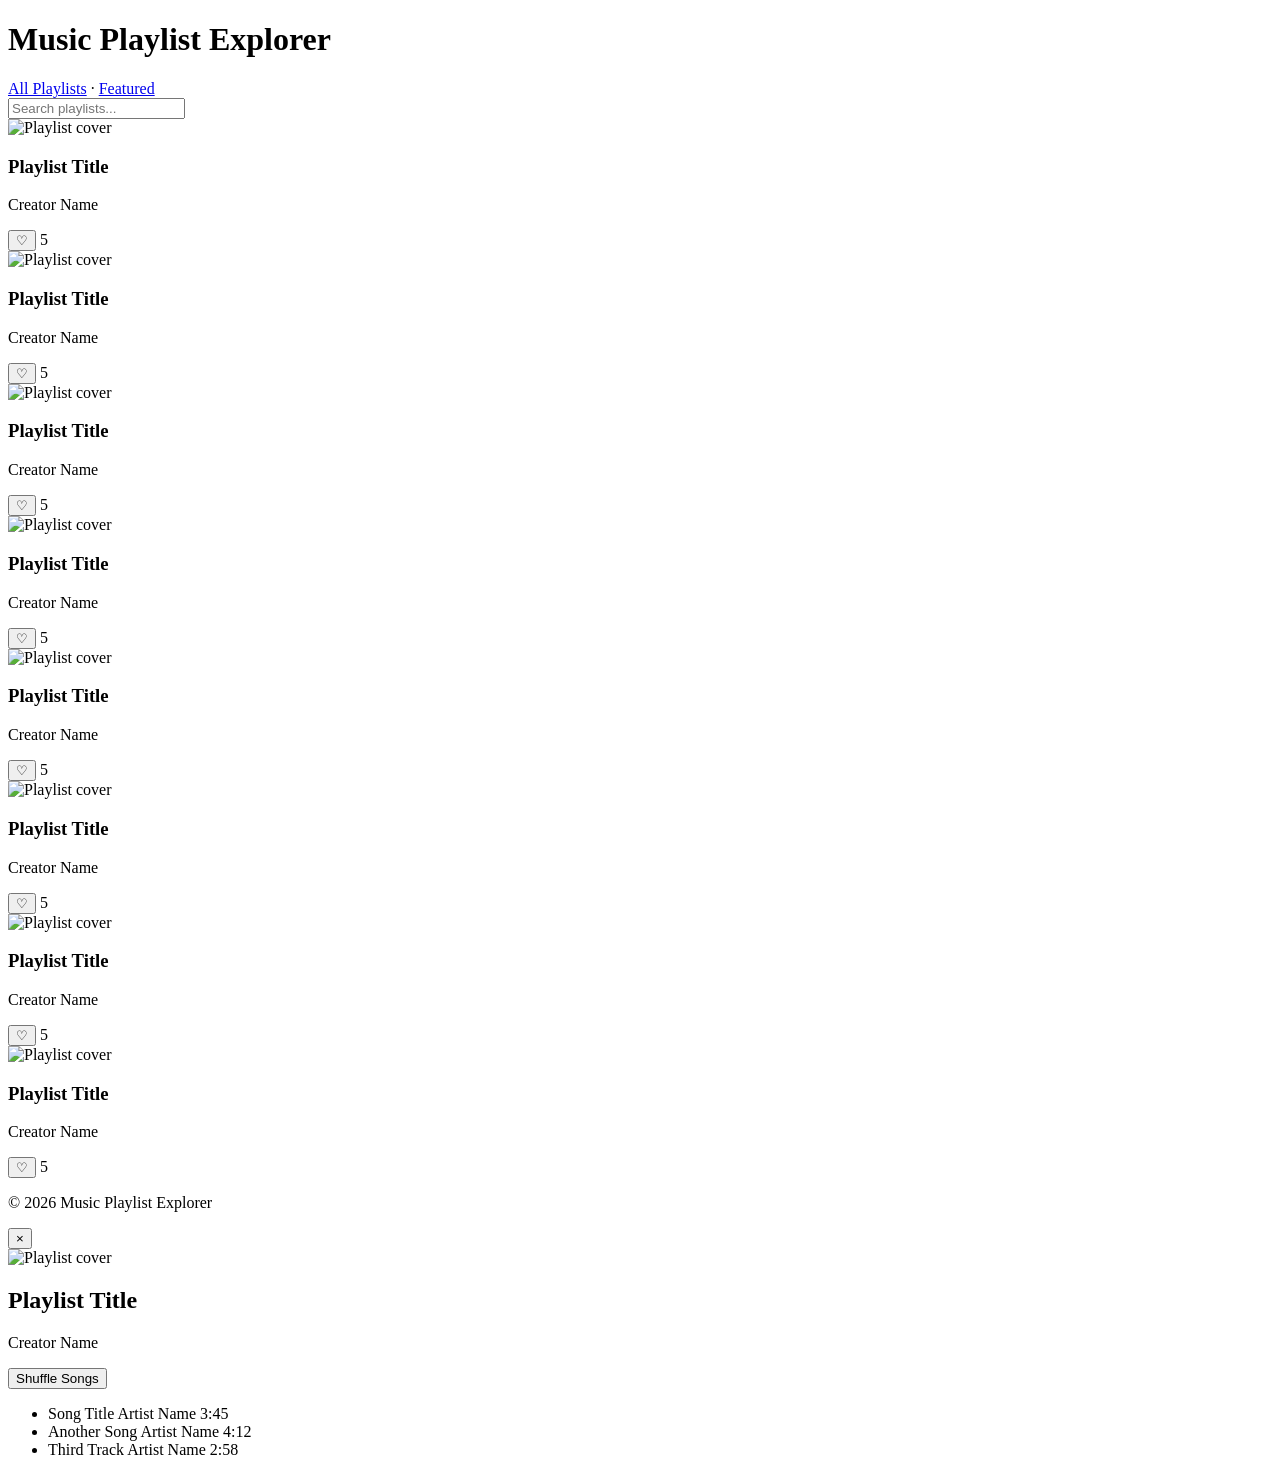
==== music-playlist-creator/index.html @ 1c7cc430 "Milestone 1 completed" ====
<!DOCTYPE html>
<html lang="en">
<head>
    <meta charset="UTF-8">
    <meta name="viewport" content="width=device-width, initial-scale=1.0">

    <title>Music Playlist Explorer</title>
    <link rel="icon" type="image/x-icon" href="/images/favicon.ico">

    <link rel="stylesheet" href="style.css">
</head>
<body>

    <!-- Sticky Header -->
    <header class="header">
        <div class="header-container">
            <h1 class="header-wordmark">Music Playlist Explorer</h1>

            <nav class="header-nav">
                <a href="#" class="header-nav-link header-nav-link--active">All Playlists</a>
                <span class="header-nav-separator">·</span>
                <a href="#" class="header-nav-link">Featured</a>
            </nav>

            <input type="search" class="header-search" placeholder="Search playlists..." aria-label="Search playlists">
        </div>
    </header>

    <!-- Main Content Area -->
    <main class="main">
        <div class="playlist-cards" id="playlistCards">
            <!-- Sample hard-coded playlist cards -->
            <article class="playlist-card">
                <img src="https://via.placeholder.com/220" alt="Playlist cover" class="playlist-card-cover">
                <h3 class="playlist-card-name">Playlist Title</h3>
                <p class="playlist-card-author">Creator Name</p>
                <div class="playlist-card-footer">
                    <button class="playlist-card-heart" aria-label="Like playlist">♡</button>
                    <span class="playlist-card-like-count">5</span>
                </div>
            </article>

            <article class="playlist-card">
                <img src="https://via.placeholder.com/220" alt="Playlist cover" class="playlist-card-cover">
                <h3 class="playlist-card-name">Playlist Title</h3>
                <p class="playlist-card-author">Creator Name</p>
                <div class="playlist-card-footer">
                    <button class="playlist-card-heart" aria-label="Like playlist">♡</button>
                    <span class="playlist-card-like-count">5</span>
                </div>
            </article>

            <article class="playlist-card">
                <img src="https://via.placeholder.com/220" alt="Playlist cover" class="playlist-card-cover">
                <h3 class="playlist-card-name">Playlist Title</h3>
                <p class="playlist-card-author">Creator Name</p>
                <div class="playlist-card-footer">
                    <button class="playlist-card-heart" aria-label="Like playlist">♡</button>
                    <span class="playlist-card-like-count">5</span>
                </div>
            </article>

            <article class="playlist-card">
                <img src="https://via.placeholder.com/220" alt="Playlist cover" class="playlist-card-cover">
                <h3 class="playlist-card-name">Playlist Title</h3>
                <p class="playlist-card-author">Creator Name</p>
                <div class="playlist-card-footer">
                    <button class="playlist-card-heart" aria-label="Like playlist">♡</button>
                    <span class="playlist-card-like-count">5</span>
                </div>
            </article>

            <article class="playlist-card">
                <img src="https://via.placeholder.com/220" alt="Playlist cover" class="playlist-card-cover">
                <h3 class="playlist-card-name">Playlist Title</h3>
                <p class="playlist-card-author">Creator Name</p>
                <div class="playlist-card-footer">
                    <button class="playlist-card-heart" aria-label="Like playlist">♡</button>
                    <span class="playlist-card-like-count">5</span>
                </div>
            </article>

            <article class="playlist-card">
                <img src="https://via.placeholder.com/220" alt="Playlist cover" class="playlist-card-cover">
                <h3 class="playlist-card-name">Playlist Title</h3>
                <p class="playlist-card-author">Creator Name</p>
                <div class="playlist-card-footer">
                    <button class="playlist-card-heart" aria-label="Like playlist">♡</button>
                    <span class="playlist-card-like-count">5</span>
                </div>
            </article>

            <article class="playlist-card">
                <img src="https://via.placeholder.com/220" alt="Playlist cover" class="playlist-card-cover">
                <h3 class="playlist-card-name">Playlist Title</h3>
                <p class="playlist-card-author">Creator Name</p>
                <div class="playlist-card-footer">
                    <button class="playlist-card-heart" aria-label="Like playlist">♡</button>
                    <span class="playlist-card-like-count">5</span>
                </div>
            </article>

            <article class="playlist-card">
                <img src="https://via.placeholder.com/220" alt="Playlist cover" class="playlist-card-cover">
                <h3 class="playlist-card-name">Playlist Title</h3>
                <p class="playlist-card-author">Creator Name</p>
                <div class="playlist-card-footer">
                    <button class="playlist-card-heart" aria-label="Like playlist">♡</button>
                    <span class="playlist-card-like-count">5</span>
                </div>
            </article>
        </div>
    </main>

    <!-- Footer -->
    <footer class="footer">
        <p class="footer-text">&copy; 2026 Music Playlist Explorer</p>
    </footer>

    <!-- Modal Overlay (hidden by default) - clicking this backdrop closes the modal -->
    <div class="modal-overlay" id="modalOverlay" aria-hidden="true">
        <div class="modal-content" role="dialog" aria-modal="true">
            <button class="modal-close" aria-label="Close modal">&times;</button>

            <div class="modal-header">
                <img src="https://via.placeholder.com/150" alt="Playlist cover" class="modal-cover">
                <div class="modal-info">
                    <h2 class="modal-name">Playlist Title</h2>
                    <p class="modal-author">Creator Name</p>
                </div>
            </div>

            <button class="modal-shuffle-btn">Shuffle Songs</button>

            <ul class="modal-song-list">
                <li class="modal-song-item">
                    <span class="modal-song-title">Song Title</span>
                    <span class="modal-song-artist">Artist Name</span>
                    <span class="modal-song-duration">3:45</span>
                </li>
                <li class="modal-song-item">
                    <span class="modal-song-title">Another Song</span>
                    <span class="modal-song-artist">Artist Name</span>
                    <span class="modal-song-duration">4:12</span>
                </li>
                <li class="modal-song-item">
                    <span class="modal-song-title">Third Track</span>
                    <span class="modal-song-artist">Artist Name</span>
                    <span class="modal-song-duration">2:58</span>
                </li>
            </ul>
        </div>
    </div>

    <script src="data/data.js"></script>
    <script src="script.js"></script>
</body>
</html>
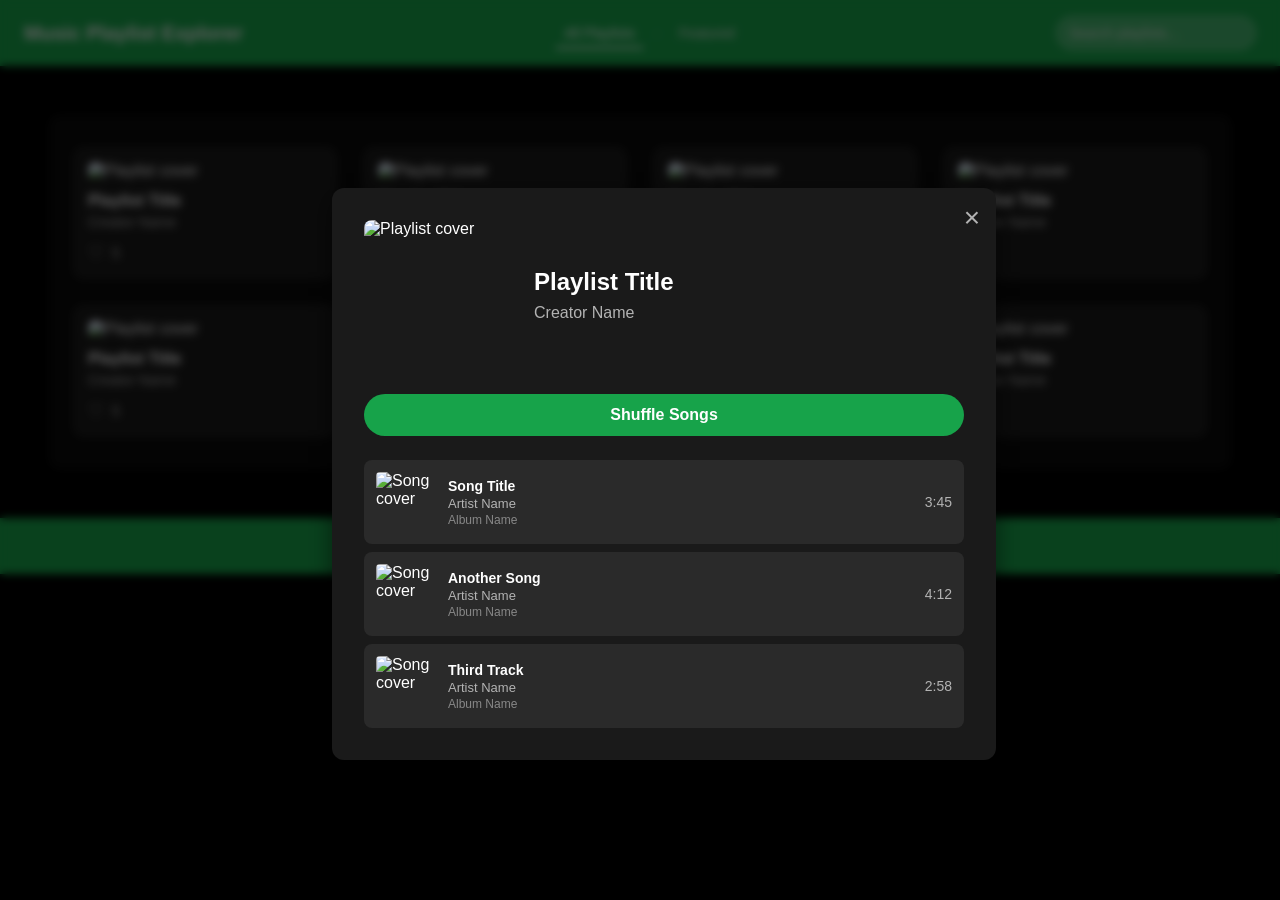
==== commit 502dda25: "Milestone 2 - In Progress - Next Modal Styling" ====
--- a/music-playlist-creator/index.html
+++ b/music-playlist-creator/index.html
@@ -31,7 +31,7 @@
         <div class="playlist-cards" id="playlistCards">
             <!-- Sample hard-coded playlist cards -->
             <article class="playlist-card">
-                <img src="https://via.placeholder.com/220" alt="Playlist cover" class="playlist-card-cover">
+                <img src="https://picsum.photos/300/300?random=1" alt="Playlist cover" class="playlist-card-cover">
                 <h3 class="playlist-card-name">Playlist Title</h3>
                 <p class="playlist-card-author">Creator Name</p>
                 <div class="playlist-card-footer">
@@ -41,7 +41,7 @@
             </article>
 
             <article class="playlist-card">
-                <img src="https://via.placeholder.com/220" alt="Playlist cover" class="playlist-card-cover">
+                <img src="https://picsum.photos/300/300?random=2" alt="Playlist cover" class="playlist-card-cover">
                 <h3 class="playlist-card-name">Playlist Title</h3>
                 <p class="playlist-card-author">Creator Name</p>
                 <div class="playlist-card-footer">
@@ -51,7 +51,7 @@
             </article>
 
             <article class="playlist-card">
-                <img src="https://via.placeholder.com/220" alt="Playlist cover" class="playlist-card-cover">
+                <img src="https://picsum.photos/300/300?random=3" alt="Playlist cover" class="playlist-card-cover">
                 <h3 class="playlist-card-name">Playlist Title</h3>
                 <p class="playlist-card-author">Creator Name</p>
                 <div class="playlist-card-footer">
@@ -61,7 +61,7 @@
             </article>
 
             <article class="playlist-card">
-                <img src="https://via.placeholder.com/220" alt="Playlist cover" class="playlist-card-cover">
+                <img src="https://picsum.photos/300/300?random=4" alt="Playlist cover" class="playlist-card-cover">
                 <h3 class="playlist-card-name">Playlist Title</h3>
                 <p class="playlist-card-author">Creator Name</p>
                 <div class="playlist-card-footer">
@@ -71,7 +71,7 @@
             </article>
 
             <article class="playlist-card">
-                <img src="https://via.placeholder.com/220" alt="Playlist cover" class="playlist-card-cover">
+                <img src="https://picsum.photos/300/300?random=5" alt="Playlist cover" class="playlist-card-cover">
                 <h3 class="playlist-card-name">Playlist Title</h3>
                 <p class="playlist-card-author">Creator Name</p>
                 <div class="playlist-card-footer">
@@ -81,7 +81,7 @@
             </article>
 
             <article class="playlist-card">
-                <img src="https://via.placeholder.com/220" alt="Playlist cover" class="playlist-card-cover">
+                <img src="https://picsum.photos/300/300?random=6" alt="Playlist cover" class="playlist-card-cover">
                 <h3 class="playlist-card-name">Playlist Title</h3>
                 <p class="playlist-card-author">Creator Name</p>
                 <div class="playlist-card-footer">
@@ -91,7 +91,7 @@
             </article>
 
             <article class="playlist-card">
-                <img src="https://via.placeholder.com/220" alt="Playlist cover" class="playlist-card-cover">
+                <img src="https://picsum.photos/300/300?random=7" alt="Playlist cover" class="playlist-card-cover">
                 <h3 class="playlist-card-name">Playlist Title</h3>
                 <p class="playlist-card-author">Creator Name</p>
                 <div class="playlist-card-footer">
@@ -101,7 +101,7 @@
             </article>
 
             <article class="playlist-card">
-                <img src="https://via.placeholder.com/220" alt="Playlist cover" class="playlist-card-cover">
+                <img src="https://picsum.photos/300/300?random=8" alt="Playlist cover" class="playlist-card-cover">
                 <h3 class="playlist-card-name">Playlist Title</h3>
                 <p class="playlist-card-author">Creator Name</p>
                 <div class="playlist-card-footer">
@@ -134,18 +134,30 @@
 
             <ul class="modal-song-list">
                 <li class="modal-song-item">
-                    <span class="modal-song-title">Song Title</span>
-                    <span class="modal-song-artist">Artist Name</span>
+                    <img src="https://picsum.photos/60/60?random=10" alt="Song cover" class="modal-song-cover">
+                    <div class="modal-song-info">
+                        <p class="modal-song-title">Song Title</p>
+                        <p class="modal-song-artist">Artist Name</p>
+                        <p class="modal-song-album">Album Name</p>
+                    </div>
                     <span class="modal-song-duration">3:45</span>
                 </li>
                 <li class="modal-song-item">
-                    <span class="modal-song-title">Another Song</span>
-                    <span class="modal-song-artist">Artist Name</span>
+                    <img src="https://picsum.photos/60/60?random=11" alt="Song cover" class="modal-song-cover">
+                    <div class="modal-song-info">
+                        <p class="modal-song-title">Another Song</p>
+                        <p class="modal-song-artist">Artist Name</p>
+                        <p class="modal-song-album">Album Name</p>
+                    </div>
                     <span class="modal-song-duration">4:12</span>
                 </li>
                 <li class="modal-song-item">
-                    <span class="modal-song-title">Third Track</span>
-                    <span class="modal-song-artist">Artist Name</span>
+                    <img src="https://picsum.photos/60/60?random=12" alt="Song cover" class="modal-song-cover">
+                    <div class="modal-song-info">
+                        <p class="modal-song-title">Third Track</p>
+                        <p class="modal-song-artist">Artist Name</p>
+                        <p class="modal-song-album">Album Name</p>
+                    </div>
                     <span class="modal-song-duration">2:58</span>
                 </li>
             </ul>
--- a/music-playlist-creator/style.css
+++ b/music-playlist-creator/style.css
@@ -0,0 +1,356 @@
+body {
+    font-family: 'Arial', sans-serif;
+    margin: 0;
+    padding: 0;
+    background-color: #000000;
+    color: #ffffff;
+}
+
+/* Header Styles */
+.header {
+    position: sticky;
+    top: 0;
+    background-color: #17a34a;
+    padding: 16px 24px;
+    display: flex;
+    align-items: center;
+    justify-content: space-between;
+    z-index: 100;
+    box-shadow: 0 2px 8px rgba(0, 0, 0, 0.4);
+}
+
+.header-container {
+    display: flex;
+    align-items: center;
+    justify-content: space-between;
+    width: 100%;
+    gap: 24px;
+}
+
+.header-wordmark {
+    font-size: 20px;
+    font-weight: bold;
+    margin: 0;
+    color: #f0f0f0;
+}
+
+.header-nav {
+    display: flex;
+    align-items: center;
+    gap: 12px;
+}
+
+.header-nav-link {
+    color: #e0e0e0;
+    text-decoration: none;
+    font-size: 14px;
+    padding: 4px 8px;
+    transition: color 0.2s ease;
+    position: relative;
+}
+
+.header-nav-link:hover {
+    color: #ffffff;
+}
+
+.header-nav-link--active {
+    color: #ffffff;
+}
+
+.header-nav-link--active::after {
+    content: '';
+    position: absolute;
+    bottom: -4px;
+    left: 0;
+    right: 0;
+    height: 2px;
+    background-color: #ffffff;
+}
+
+.header-nav-separator {
+    color: #e0e0e0;
+    font-size: 14px;
+}
+
+.header-search {
+    padding: 8px 12px;
+    background-color: rgba(255, 255, 255, 0.2);
+    border: 1px solid rgba(255, 255, 255, 0.3);
+    border-radius: 20px;
+    color: #ffffff;
+    font-size: 14px;
+    outline: none;
+    width: 200px;
+    transition: background-color 0.2s ease, border-color 0.2s ease;
+}
+
+.header-search:focus {
+    background-color: rgba(255, 255, 255, 0.3);
+    border-color: rgba(255, 255, 255, 0.5);
+}
+
+.header-search::placeholder {
+    color: #e0e0e0;
+}
+
+/* Footer Styles */
+.footer {
+    background-color: #17a34a;
+    padding: 20px 24px;
+    text-align: center;
+    margin-top: 48px;
+    box-shadow: 0 -2px 8px rgba(0, 0, 0, 0.4);
+}
+
+.footer-text {
+    margin: 0;
+    color: #e0e0e0;
+    font-size: 14px;
+}
+
+/* Main Content */
+.main {
+    padding: 32px 24px;
+    margin: 48px;
+    background-color: #0a0a0a;
+    border-radius: 12px;
+}
+
+/* Playlist Cards Grid */
+.playlist-cards {
+    display: grid;
+    grid-template-columns: repeat(4, 1fr);
+    gap: 24px;
+}
+
+/* Individual Playlist Card */
+.playlist-card {
+    background-color: #1a1a1a;
+    border-radius: 12px;
+    padding: 16px;
+    cursor: pointer;
+    transition: background-color 0.3s ease, transform 0.2s ease;
+}
+
+.playlist-card:hover {
+    background-color: #242424;
+    transform: translateY(-4px);
+}
+
+.playlist-card-cover {
+    width: 100%;
+    aspect-ratio: 1 / 1;
+    object-fit: cover;
+    border-radius: 8px;
+    margin-bottom: 12px;
+}
+
+.playlist-card-name {
+    font-size: 16px;
+    font-weight: bold;
+    margin: 0 0 4px 0;
+    color: #ffffff;
+}
+
+.playlist-card-author {
+    font-size: 14px;
+    margin: 0 0 12px 0;
+    color: #b3b3b3;
+}
+
+.playlist-card-footer {
+    display: flex;
+    align-items: center;
+    gap: 8px;
+}
+
+.playlist-card-heart {
+    background: none;
+    border: none;
+    font-size: 18px;
+    color: #b3b3b3;
+    cursor: pointer;
+    padding: 0;
+    transition: color 0.2s ease, transform 0.2s ease;
+}
+
+.playlist-card-heart:hover {
+    color: #e74c3c;
+    transform: scale(1.1);
+}
+
+.playlist-card-heart--liked {
+    color: #e74c3c;
+}
+
+.playlist-card-like-count {
+    font-size: 14px;
+    color: #b3b3b3;
+}
+
+/* Modal Overlay */
+.modal-overlay {
+    display: none;
+    position: fixed;
+    top: 0;
+    left: 0;
+    width: 100%;
+    height: 100%;
+    background-color: rgba(0, 0, 0, 0.6);
+    backdrop-filter: blur(4px);
+    z-index: 1000;
+    display: flex;
+    align-items: center;
+    justify-content: center;
+    padding: 24px;
+}
+
+/* Modal Content */
+.modal-content {
+    background-color: #1a1a1a;
+    border-radius: 12px;
+    padding: 32px;
+    max-width: 600px;
+    width: 100%;
+    max-height: 80vh;
+    overflow-y: auto;
+    box-shadow: 0 8px 24px rgba(0, 0, 0, 0.5);
+    position: relative;
+}
+
+/* Modal Close Button */
+.modal-close {
+    position: absolute;
+    top: 16px;
+    right: 16px;
+    background: none;
+    border: none;
+    font-size: 28px;
+    color: #b3b3b3;
+    cursor: pointer;
+    padding: 0;
+    line-height: 1;
+    transition: color 0.2s ease;
+}
+
+.modal-close:hover {
+    color: #ffffff;
+}
+
+/* Modal Header */
+.modal-header {
+    display: flex;
+    gap: 20px;
+    margin-bottom: 24px;
+}
+
+.modal-cover {
+    width: 150px;
+    height: 150px;
+    border-radius: 8px;
+    object-fit: cover;
+}
+
+.modal-info {
+    flex: 1;
+    display: flex;
+    flex-direction: column;
+    justify-content: center;
+}
+
+.modal-name {
+    font-size: 24px;
+    font-weight: bold;
+    margin: 0 0 8px 0;
+    color: #ffffff;
+}
+
+.modal-author {
+    font-size: 16px;
+    margin: 0;
+    color: #b3b3b3;
+}
+
+/* Modal Shuffle Button */
+.modal-shuffle-btn {
+    width: 100%;
+    padding: 12px 24px;
+    background-color: #17a34a;
+    color: #ffffff;
+    border: none;
+    border-radius: 24px;
+    font-size: 16px;
+    font-weight: bold;
+    cursor: pointer;
+    margin-bottom: 24px;
+    transition: background-color 0.2s ease, transform 0.2s ease;
+}
+
+.modal-shuffle-btn:hover {
+    background-color: #15934a;
+    transform: scale(1.02);
+}
+
+/* Modal Song List */
+.modal-song-list {
+    list-style: none;
+    padding: 0;
+    margin: 0;
+    display: flex;
+    flex-direction: column;
+    gap: 8px;
+}
+
+.modal-song-item {
+    display: flex;
+    align-items: center;
+    gap: 12px;
+    padding: 12px;
+    border-radius: 8px;
+    background-color: #2a2a2a;
+    transition: background-color 0.2s ease;
+}
+
+.modal-song-item:hover {
+    background-color: #333333;
+}
+
+.modal-song-cover {
+    width: 60px;
+    height: 60px;
+    border-radius: 4px;
+    object-fit: cover;
+    flex-shrink: 0;
+}
+
+.modal-song-info {
+    flex: 1;
+    display: flex;
+    flex-direction: column;
+    gap: 2px;
+}
+
+.modal-song-title {
+    margin: 0;
+    color: #ffffff;
+    font-size: 14px;
+    font-weight: bold;
+}
+
+.modal-song-artist {
+    margin: 0;
+    color: #b3b3b3;
+    font-size: 13px;
+}
+
+.modal-song-album {
+    margin: 0;
+    color: #888888;
+    font-size: 12px;
+}
+
+.modal-song-duration {
+    color: #b3b3b3;
+    font-size: 14px;
+    flex-shrink: 0;
+}
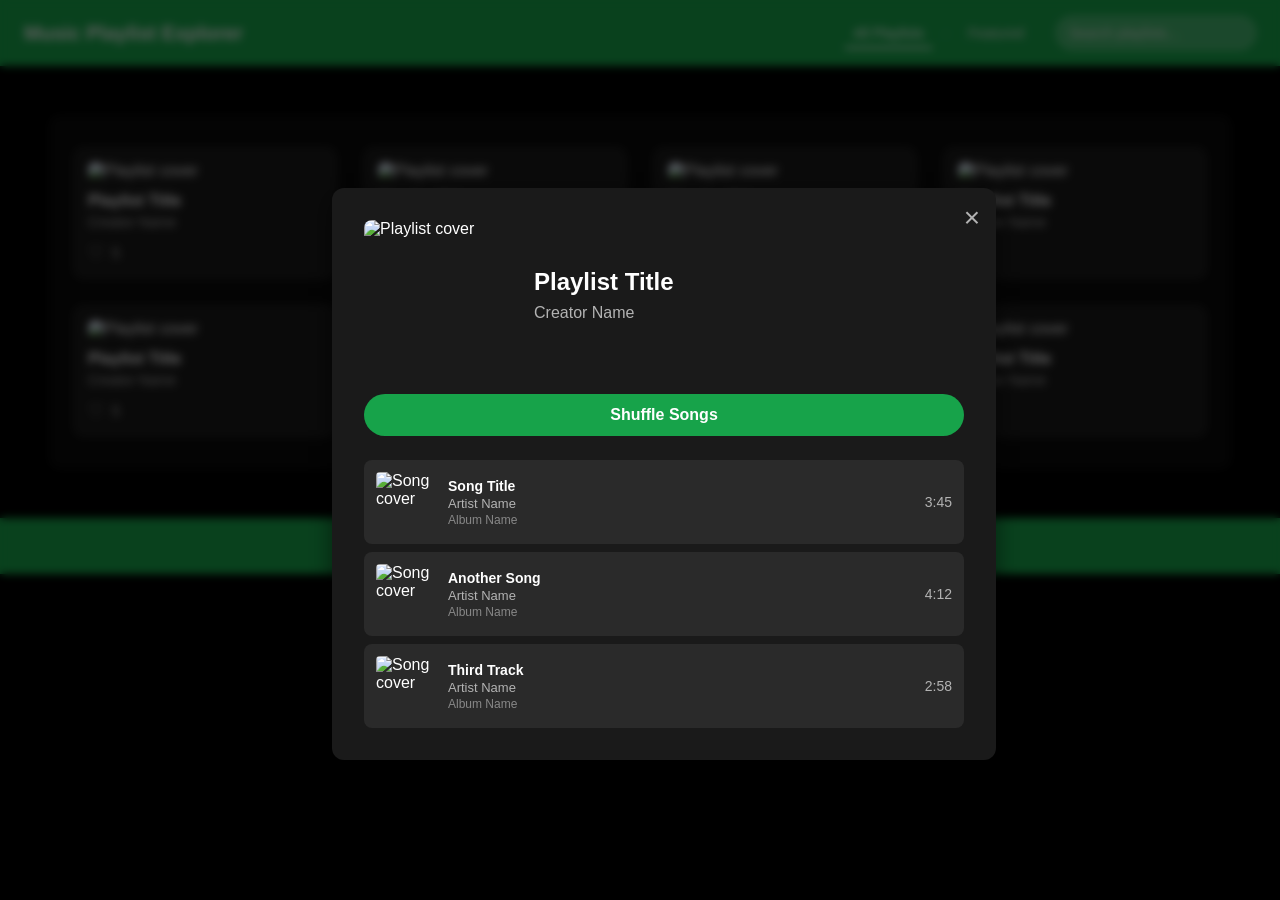
==== commit be47627d: "Plannig.md and styles updated for data schema intro for milestone 3" ====
--- a/music-playlist-creator/index.html
+++ b/music-playlist-creator/index.html
@@ -165,6 +165,7 @@
     </div>
 
     <script src="data/data.js"></script>
+    <script src="secrets.js"></script>
     <script src="script.js"></script>
 </body>
 </html>
--- a/music-playlist-creator/style.css
+++ b/music-playlist-creator/style.css
@@ -38,6 +38,7 @@
     display: flex;
     align-items: center;
     gap: 12px;
+    margin-left: auto;
 }
 
 .header-nav-link {
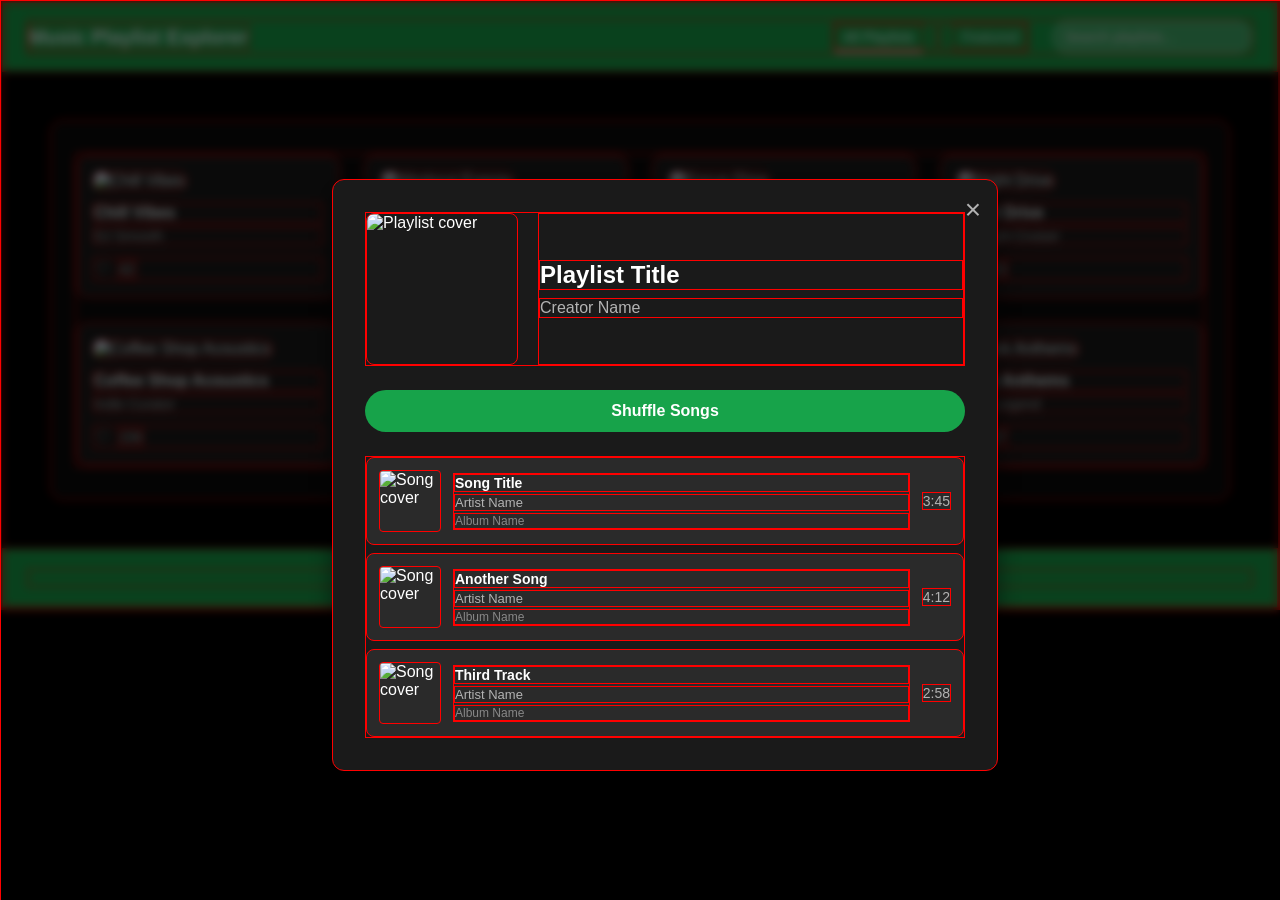
==== commit 65446981: "Completed milestone 3" ====
--- a/music-playlist-creator/index.html
+++ b/music-playlist-creator/index.html
@@ -30,85 +30,7 @@
     <main class="main">
         <div class="playlist-cards" id="playlistCards">
             <!-- Sample hard-coded playlist cards -->
-            <article class="playlist-card">
-                <img src="https://picsum.photos/300/300?random=1" alt="Playlist cover" class="playlist-card-cover">
-                <h3 class="playlist-card-name">Playlist Title</h3>
-                <p class="playlist-card-author">Creator Name</p>
-                <div class="playlist-card-footer">
-                    <button class="playlist-card-heart" aria-label="Like playlist">♡</button>
-                    <span class="playlist-card-like-count">5</span>
-                </div>
-            </article>
-
-            <article class="playlist-card">
-                <img src="https://picsum.photos/300/300?random=2" alt="Playlist cover" class="playlist-card-cover">
-                <h3 class="playlist-card-name">Playlist Title</h3>
-                <p class="playlist-card-author">Creator Name</p>
-                <div class="playlist-card-footer">
-                    <button class="playlist-card-heart" aria-label="Like playlist">♡</button>
-                    <span class="playlist-card-like-count">5</span>
-                </div>
-            </article>
-
-            <article class="playlist-card">
-                <img src="https://picsum.photos/300/300?random=3" alt="Playlist cover" class="playlist-card-cover">
-                <h3 class="playlist-card-name">Playlist Title</h3>
-                <p class="playlist-card-author">Creator Name</p>
-                <div class="playlist-card-footer">
-                    <button class="playlist-card-heart" aria-label="Like playlist">♡</button>
-                    <span class="playlist-card-like-count">5</span>
-                </div>
-            </article>
-
-            <article class="playlist-card">
-                <img src="https://picsum.photos/300/300?random=4" alt="Playlist cover" class="playlist-card-cover">
-                <h3 class="playlist-card-name">Playlist Title</h3>
-                <p class="playlist-card-author">Creator Name</p>
-                <div class="playlist-card-footer">
-                    <button class="playlist-card-heart" aria-label="Like playlist">♡</button>
-                    <span class="playlist-card-like-count">5</span>
-                </div>
-            </article>
-
-            <article class="playlist-card">
-                <img src="https://picsum.photos/300/300?random=5" alt="Playlist cover" class="playlist-card-cover">
-                <h3 class="playlist-card-name">Playlist Title</h3>
-                <p class="playlist-card-author">Creator Name</p>
-                <div class="playlist-card-footer">
-                    <button class="playlist-card-heart" aria-label="Like playlist">♡</button>
-                    <span class="playlist-card-like-count">5</span>
-                </div>
-            </article>
-
-            <article class="playlist-card">
-                <img src="https://picsum.photos/300/300?random=6" alt="Playlist cover" class="playlist-card-cover">
-                <h3 class="playlist-card-name">Playlist Title</h3>
-                <p class="playlist-card-author">Creator Name</p>
-                <div class="playlist-card-footer">
-                    <button class="playlist-card-heart" aria-label="Like playlist">♡</button>
-                    <span class="playlist-card-like-count">5</span>
-                </div>
-            </article>
-
-            <article class="playlist-card">
-                <img src="https://picsum.photos/300/300?random=7" alt="Playlist cover" class="playlist-card-cover">
-                <h3 class="playlist-card-name">Playlist Title</h3>
-                <p class="playlist-card-author">Creator Name</p>
-                <div class="playlist-card-footer">
-                    <button class="playlist-card-heart" aria-label="Like playlist">♡</button>
-                    <span class="playlist-card-like-count">5</span>
-                </div>
-            </article>
-
-            <article class="playlist-card">
-                <img src="https://picsum.photos/300/300?random=8" alt="Playlist cover" class="playlist-card-cover">
-                <h3 class="playlist-card-name">Playlist Title</h3>
-                <p class="playlist-card-author">Creator Name</p>
-                <div class="playlist-card-footer">
-                    <button class="playlist-card-heart" aria-label="Like playlist">♡</button>
-                    <span class="playlist-card-like-count">5</span>
-                </div>
-            </article>
+            
         </div>
     </main>
 
@@ -123,7 +45,7 @@
             <button class="modal-close" aria-label="Close modal">&times;</button>
 
             <div class="modal-header">
-                <img src="https://via.placeholder.com/150" alt="Playlist cover" class="modal-cover">
+                <img src="./assets/song-cover.jpg" alt="Playlist cover" class="modal-cover">
                 <div class="modal-info">
                     <h2 class="modal-name">Playlist Title</h2>
                     <p class="modal-author">Creator Name</p>
@@ -134,7 +56,7 @@
 
             <ul class="modal-song-list">
                 <li class="modal-song-item">
-                    <img src="https://picsum.photos/60/60?random=10" alt="Song cover" class="modal-song-cover">
+                    <img src="" alt="Song cover" class="modal-song-cover">
                     <div class="modal-song-info">
                         <p class="modal-song-title">Song Title</p>
                         <p class="modal-song-artist">Artist Name</p>
@@ -143,7 +65,7 @@
                     <span class="modal-song-duration">3:45</span>
                 </li>
                 <li class="modal-song-item">
-                    <img src="https://picsum.photos/60/60?random=11" alt="Song cover" class="modal-song-cover">
+                    <img src="./assets/song-cover.jpg" alt="Song cover" class="modal-song-cover">
                     <div class="modal-song-info">
                         <p class="modal-song-title">Another Song</p>
                         <p class="modal-song-artist">Artist Name</p>
@@ -164,7 +86,7 @@
         </div>
     </div>
 
-    <script src="data/data.js"></script>
+    <script src="data/data.json"></script>
     <script src="secrets.js"></script>
     <script src="script.js"></script>
 </body>
--- a/music-playlist-creator/style.css
+++ b/music-playlist-creator/style.css
@@ -1,3 +1,7 @@
+*{
+    border: 1px solid red;
+}
+
 body {
     font-family: 'Arial', sans-serif;
     margin: 0;
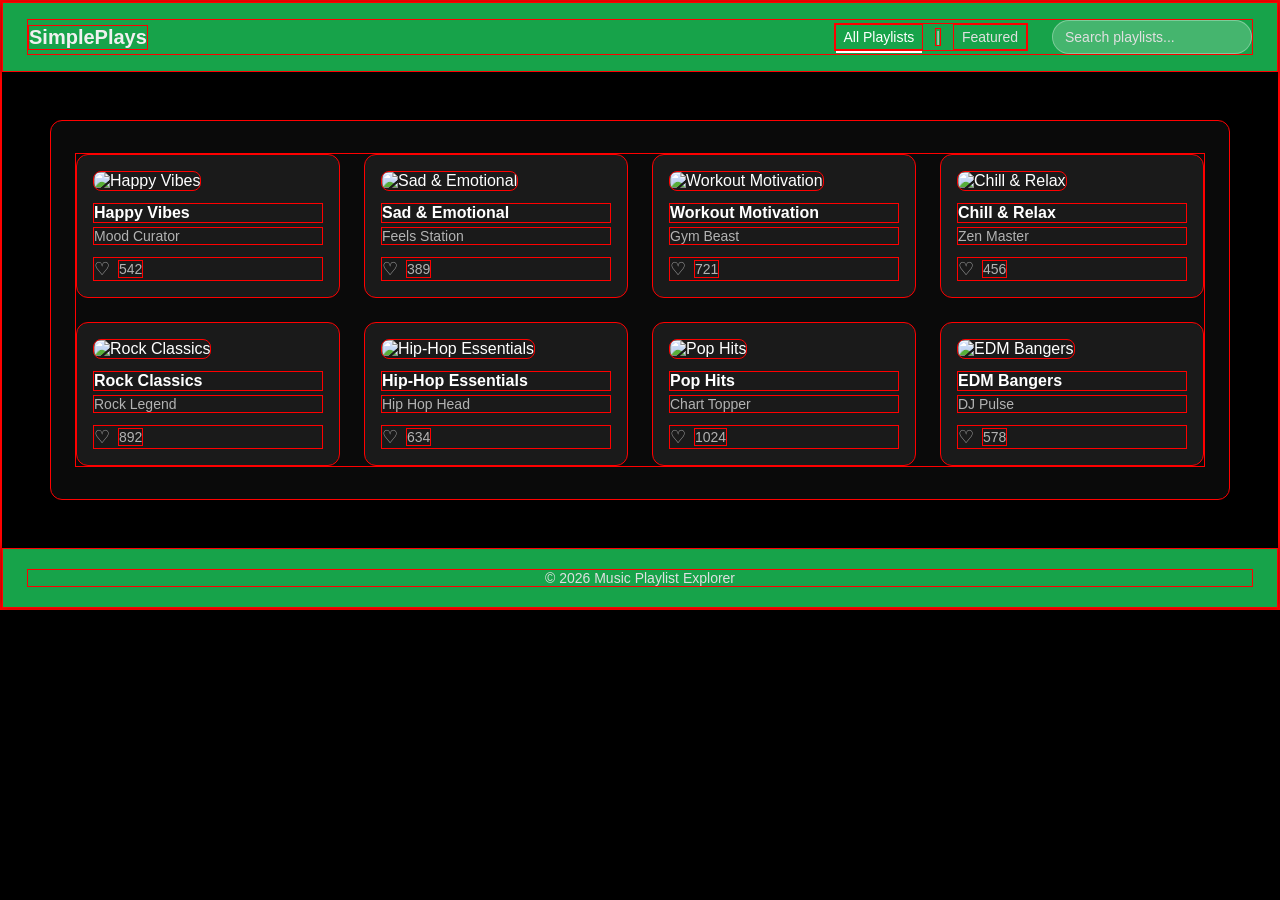
==== commit 19080de3: "milestone 4 completed" ====
--- a/music-playlist-creator/index.html
+++ b/music-playlist-creator/index.html
@@ -14,11 +14,11 @@
     <!-- Sticky Header -->
     <header class="header">
         <div class="header-container">
-            <h1 class="header-wordmark">Music Playlist Explorer</h1>
+            <h1 class="header-wordmark">SimplePlays</h1>
 
             <nav class="header-nav">
                 <a href="#" class="header-nav-link header-nav-link--active">All Playlists</a>
-                <span class="header-nav-separator">·</span>
+                <span class="header-nav-separator">|</span>
                 <a href="#" class="header-nav-link">Featured</a>
             </nav>
 
@@ -29,7 +29,6 @@
     <!-- Main Content Area -->
     <main class="main">
         <div class="playlist-cards" id="playlistCards">
-            <!-- Sample hard-coded playlist cards -->
             
         </div>
     </main>
--- a/music-playlist-creator/style.css
+++ b/music-playlist-creator/style.css
@@ -204,10 +204,14 @@
     background-color: rgba(0, 0, 0, 0.6);
     backdrop-filter: blur(4px);
     z-index: 1000;
-    display: flex;
     align-items: center;
     justify-content: center;
     padding: 24px;
+}
+
+/* Modal Overlay when open */
+.modal-overlay.modal-open {
+    display: flex;
 }
 
 /* Modal Content */
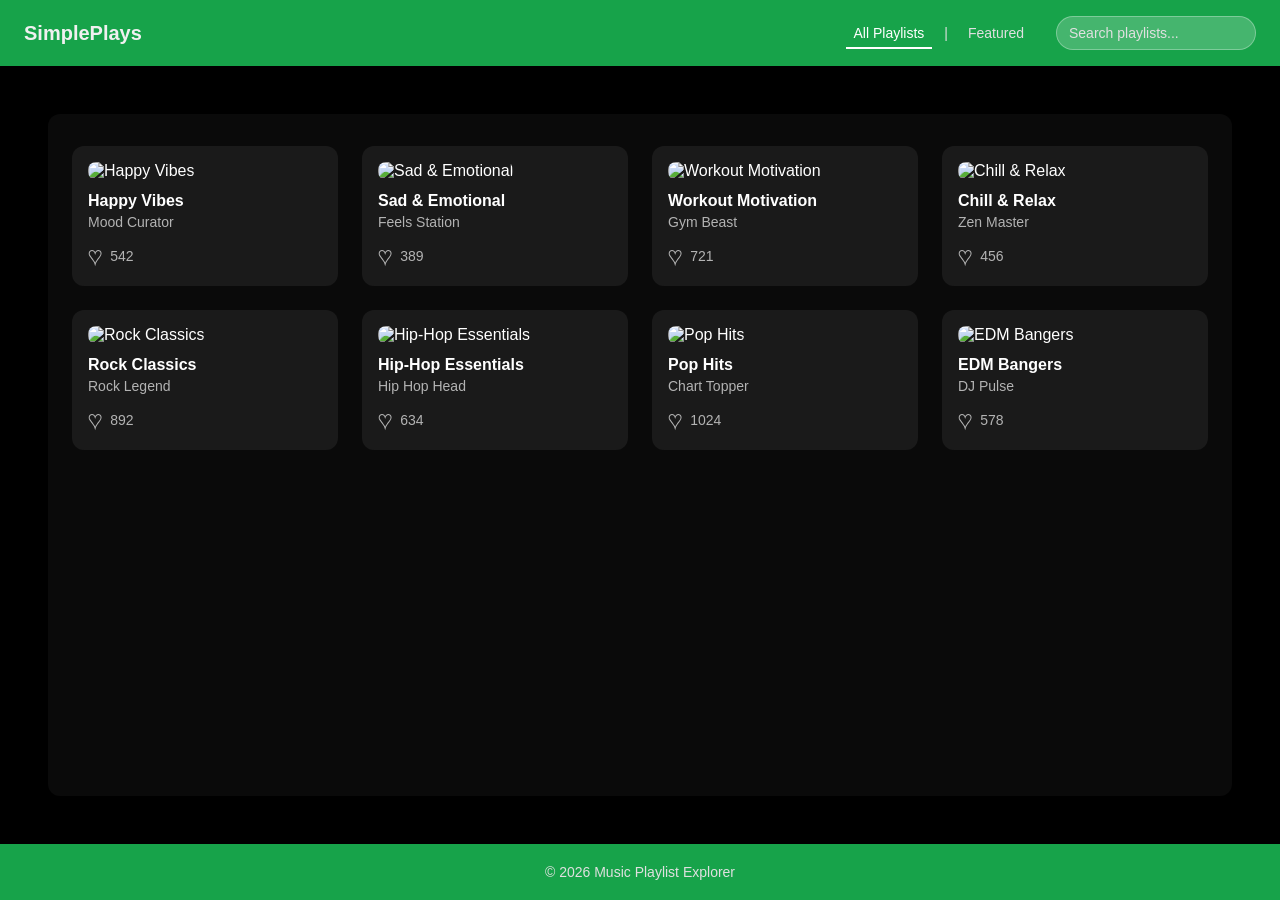
==== commit 8691f80e: "Milestone 7 completed" ====
--- a/music-playlist-creator/index.html
+++ b/music-playlist-creator/index.html
@@ -17,9 +17,9 @@
             <h1 class="header-wordmark">SimplePlays</h1>
 
             <nav class="header-nav">
-                <a href="#" class="header-nav-link header-nav-link--active">All Playlists</a>
+                <a href="index.html" class="header-nav-link header-nav-link--active">All Playlists</a>
                 <span class="header-nav-separator">|</span>
-                <a href="#" class="header-nav-link">Featured</a>
+                <a href="featured.html" class="header-nav-link">Featured</a>
             </nav>
 
             <input type="search" class="header-search" placeholder="Search playlists..." aria-label="Search playlists">
--- a/music-playlist-creator/style.css
+++ b/music-playlist-creator/style.css
@@ -1,5 +1,5 @@
-*{
-    border: 1px solid red;
+html {
+    height: 100%;
 }
 
 body {
@@ -8,6 +8,9 @@
     padding: 0;
     background-color: #000000;
     color: #ffffff;
+    min-height: 100vh;
+    display: flex;
+    flex-direction: column;
 }
 
 /* Header Styles */
@@ -103,8 +106,8 @@
     background-color: #17a34a;
     padding: 20px 24px;
     text-align: center;
-    margin-top: 48px;
     box-shadow: 0 -2px 8px rgba(0, 0, 0, 0.4);
+    margin-top: auto;
 }
 
 .footer-text {
@@ -119,6 +122,7 @@
     margin: 48px;
     background-color: #0a0a0a;
     border-radius: 12px;
+    flex: 1;
 }
 
 /* Playlist Cards Grid */
@@ -172,20 +176,22 @@
 .playlist-card-heart {
     background: none;
     border: none;
-    font-size: 18px;
-    color: #b3b3b3;
+    font-size: 24px;
+    color: transparent;
     cursor: pointer;
     padding: 0;
     transition: color 0.2s ease, transform 0.2s ease;
+    -webkit-text-stroke: 1px #b3b3b3; /* Outline effect */
 }
 
 .playlist-card-heart:hover {
-    color: #e74c3c;
+    -webkit-text-stroke: 1px #e74c3c;
     transform: scale(1.1);
 }
 
 .playlist-card-heart--liked {
     color: #e74c3c;
+    -webkit-text-stroke: 1px #e74c3c; /* Filled effect */
 }
 
 .playlist-card-like-count {
@@ -363,3 +369,117 @@
     font-size: 14px;
     flex-shrink: 0;
 }
+
+/* Featured Page Styles */
+.featured-page {
+    width: 100%;
+}
+
+.featured-layout {
+    display: flex;
+    gap: 48px;
+    align-items: flex-start;
+}
+
+/* Left Section - Playlist Info */
+.featured-left {
+    flex: 0 0 300px;
+    display: flex;
+    flex-direction: column;
+    gap: 16px;
+}
+
+.featured-cover {
+    width: 100%;
+    aspect-ratio: 1 / 1;
+    object-fit: cover;
+    border-radius: 12px;
+    box-shadow: 0 8px 24px rgba(0, 0, 0, 0.5);
+}
+
+.featured-name {
+    font-size: 32px;
+    font-weight: bold;
+    margin: 0;
+    color: #ffffff;
+}
+
+.featured-author {
+    font-size: 18px;
+    margin: 0;
+    color: #b3b3b3;
+}
+
+.featured-like-section {
+    display: flex;
+    align-items: center;
+    gap: 12px;
+    margin-top: 8px;
+}
+
+.featured-heart {
+    background: none;
+    border: none;
+    font-size: 32px;
+    color: transparent;
+    cursor: pointer;
+    padding: 0;
+    transition: color 0.2s ease, transform 0.2s ease;
+    -webkit-text-stroke: 2px #b3b3b3;
+}
+
+.featured-heart:hover {
+    -webkit-text-stroke: 2px #e74c3c;
+    transform: scale(1.1);
+}
+
+.featured-heart--liked {
+    color: #e74c3c;
+    -webkit-text-stroke: 2px #e74c3c;
+}
+
+.featured-like-count {
+    font-size: 18px;
+    color: #b3b3b3;
+    font-weight: bold;
+}
+
+/* Right Section - Tracklist */
+.featured-right {
+    flex: 1;
+    background-color: #1a1a1a;
+    border-radius: 12px;
+    padding: 24px;
+}
+
+.featured-tracklist-header {
+    font-size: 24px;
+    font-weight: bold;
+    margin: 0 0 20px 0;
+    color: #ffffff;
+}
+
+.featured-tracklist {
+    list-style: none;
+    padding: 0;
+    margin: 0;
+    display: flex;
+    flex-direction: column;
+    gap: 8px;
+}
+
+/* Track number column (unique to featured page) */
+.featured-track-number {
+    color: #888888;
+    font-size: 14px;
+    min-width: 30px;
+    text-align: center;
+    flex-shrink: 0;
+}
+
+/* Extend modal-song-item to include track number when in featured page */
+.featured-tracklist .modal-song-item {
+    display: flex;
+    align-items: center;
+    gap: 16px;
+}
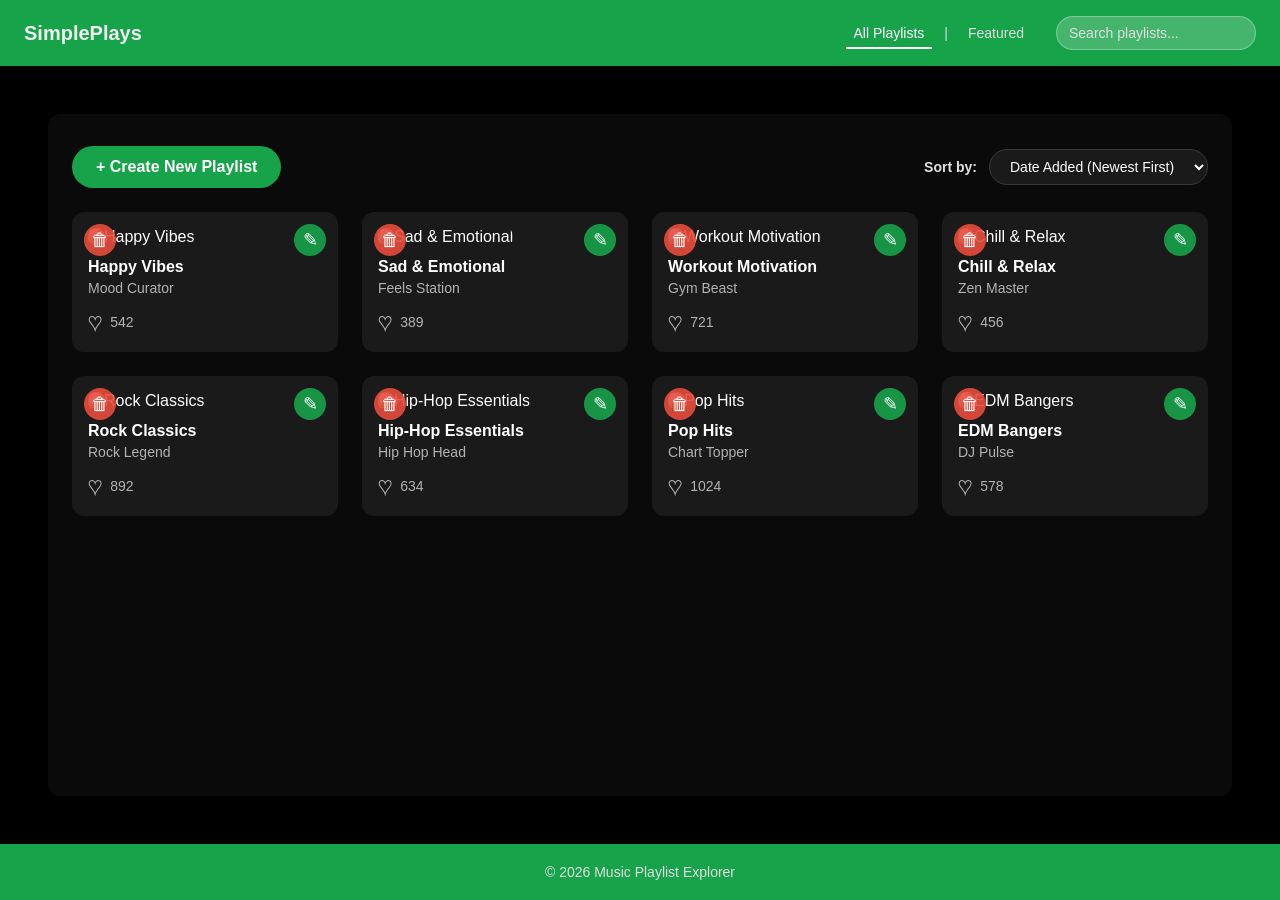
==== commit 70d16ff3: "Final project almost done" ====
--- a/music-playlist-creator/index.html
+++ b/music-playlist-creator/index.html
@@ -28,8 +28,21 @@
 
     <!-- Main Content Area -->
     <main class="main">
+        <div class="main-controls">
+            <button class="create-playlist-btn" id="openCreateModalBtn">+ Create New Playlist</button>
+
+            <div class="sort-controls">
+                <label for="sortSelect" class="sort-label">Sort by:</label>
+                <select id="sortSelect" class="sort-select">
+                    <option value="dateAdded">Date Added (Newest First)</option>
+                    <option value="name">Name (A-Z)</option>
+                    <option value="likes">Likes (High to Low)</option>
+                </select>
+            </div>
+        </div>
+
         <div class="playlist-cards" id="playlistCards">
-            
+
         </div>
     </main>
 
@@ -52,6 +65,11 @@
             </div>
 
             <button class="modal-shuffle-btn">Shuffle Songs</button>
+
+            <div class="modal-ai-section">
+                <button class="modal-ai-description-btn">Generate AI Description</button>
+                <p class="modal-ai-description-text"></p>
+            </div>
 
             <ul class="modal-song-list">
                 <li class="modal-song-item">
@@ -85,7 +103,83 @@
         </div>
     </div>
 
-    <script src="data/data.json"></script>
+    <!-- Create Playlist Modal -->
+    <div class="create-playlist-modal" id="createPlaylistModal">
+        <div class="create-playlist-content">
+            <button class="modal-close" id="closeCreateModalBtn">&times;</button>
+            <h2 class="create-playlist-title">Create New Playlist</h2>
+
+            <form class="create-playlist-form" id="createPlaylistForm">
+                <div class="form-group">
+                    <label for="playlistNameInput">Playlist Name *</label>
+                    <input type="text" id="playlistNameInput" placeholder="My Awesome Playlist" required minlength="3">
+                    <span class="error-message" id="nameError"></span>
+                </div>
+
+                <div class="form-group">
+                    <label for="playlistAuthorInput">Creator Name *</label>
+                    <input type="text" id="playlistAuthorInput" placeholder="Your Name" required minlength="2">
+                    <span class="error-message" id="authorError"></span>
+                </div>
+
+                <h3 class="songs-section-title">Songs (1-10)</h3>
+                <div class="song-inputs-container" id="songInputsContainer">
+                    <!-- Song entries will be added here dynamically -->
+                </div>
+
+                <div class="song-controls">
+                    <button type="button" class="add-song-btn" id="addSongBtn">+ Add Song</button>
+                    <button type="button" class="remove-song-btn" id="removeSongBtn">- Remove Last Song</button>
+                </div>
+
+                <span class="error-message" id="formError"></span>
+
+                <div class="form-actions">
+                    <button type="button" class="cancel-btn" id="cancelCreateBtn">Cancel</button>
+                    <button type="submit" class="submit-btn" id="createPlaylistBtn">Create Playlist</button>
+                </div>
+            </form>
+        </div>
+    </div>
+
+    <!-- Edit Playlist Modal -->
+    <div class="create-playlist-modal" id="editPlaylistModal">
+        <div class="create-playlist-content">
+            <button class="modal-close" id="closeEditModalBtn">&times;</button>
+            <h2 class="create-playlist-title">Edit Playlist</h2>
+
+            <form class="create-playlist-form" id="editPlaylistForm">
+                <div class="form-group">
+                    <label for="editPlaylistNameInput">Playlist Name *</label>
+                    <input type="text" id="editPlaylistNameInput" placeholder="My Awesome Playlist" required minlength="3">
+                    <span class="error-message" id="editNameError"></span>
+                </div>
+
+                <div class="form-group">
+                    <label for="editPlaylistAuthorInput">Creator Name *</label>
+                    <input type="text" id="editPlaylistAuthorInput" placeholder="Your Name" required minlength="2">
+                    <span class="error-message" id="editAuthorError"></span>
+                </div>
+
+                <h3 class="songs-section-title">Songs (1-10)</h3>
+                <div class="song-inputs-container" id="editSongInputsContainer">
+                    <!-- Song entries will be added here dynamically -->
+                </div>
+
+                <div class="song-controls">
+                    <button type="button" class="add-song-btn" id="editAddSongBtn">+ Add Song</button>
+                </div>
+
+                <span class="error-message" id="editFormError"></span>
+
+                <div class="form-actions">
+                    <button type="button" class="cancel-btn" id="cancelEditBtn">Cancel</button>
+                    <button type="submit" class="submit-btn" id="savePlaylistBtn">Save Changes</button>
+                </div>
+            </form>
+        </div>
+    </div>
+
     <script src="secrets.js"></script>
     <script src="script.js"></script>
 </body>
--- a/music-playlist-creator/style.css
+++ b/music-playlist-creator/style.css
@@ -125,6 +125,68 @@
     flex: 1;
 }
 
+/* Main Controls */
+.main-controls {
+    display: flex;
+    justify-content: space-between;
+    align-items: center;
+    margin-bottom: 24px;
+    gap: 16px;
+    flex-wrap: wrap;
+}
+
+/* Create Playlist Button */
+.create-playlist-btn {
+    padding: 12px 24px;
+    background-color: #17a34a;
+    color: #ffffff;
+    border: none;
+    border-radius: 24px;
+    font-size: 16px;
+    font-weight: bold;
+    cursor: pointer;
+    transition: background-color 0.2s ease, transform 0.2s ease;
+}
+
+.create-playlist-btn:hover {
+    background-color: #15934a;
+    transform: scale(1.02);
+}
+
+/* Sort Controls */
+.sort-controls {
+    display: flex;
+    align-items: center;
+    gap: 12px;
+}
+
+.sort-label {
+    font-size: 14px;
+    color: #e0e0e0;
+    font-weight: bold;
+}
+
+.sort-select {
+    padding: 8px 16px;
+    background-color: #1a1a1a;
+    border: 1px solid #3a3a3a;
+    border-radius: 20px;
+    color: #ffffff;
+    font-size: 14px;
+    cursor: pointer;
+    outline: none;
+    transition: border-color 0.2s ease, background-color 0.2s ease;
+}
+
+.sort-select:hover {
+    border-color: #17a34a;
+}
+
+.sort-select:focus {
+    border-color: #17a34a;
+    background-color: #2a2a2a;
+}
+
 /* Playlist Cards Grid */
 .playlist-cards {
     display: grid;
@@ -139,11 +201,60 @@
     padding: 16px;
     cursor: pointer;
     transition: background-color 0.3s ease, transform 0.2s ease;
+    position: relative;
 }
 
 .playlist-card:hover {
     background-color: #242424;
     transform: translateY(-4px);
+}
+
+.playlist-card-delete {
+    position: absolute;
+    top: 12px;
+    left: 12px;
+    background-color: rgba(231, 76, 60, 0.9);
+    border: none;
+    color: #ffffff;
+    font-size: 18px;
+    width: 32px;
+    height: 32px;
+    border-radius: 50%;
+    cursor: pointer;
+    display: flex;
+    align-items: center;
+    justify-content: center;
+    transition: background-color 0.2s ease, transform 0.2s ease;
+    z-index: 10;
+}
+
+.playlist-card-delete:hover {
+    background-color: rgba(192, 57, 43, 1);
+    transform: scale(1.1);
+}
+
+.playlist-card-edit {
+    position: absolute;
+    top: 12px;
+    right: 12px;
+    background-color: rgba(23, 163, 74, 0.9);
+    border: none;
+    color: #ffffff;
+    font-size: 18px;
+    width: 32px;
+    height: 32px;
+    border-radius: 50%;
+    cursor: pointer;
+    display: flex;
+    align-items: center;
+    justify-content: center;
+    transition: background-color 0.2s ease, transform 0.2s ease;
+    z-index: 10;
+}
+
+.playlist-card-edit:hover {
+    background-color: rgba(23, 163, 74, 1);
+    transform: scale(1.1);
 }
 
 .playlist-card-cover {
@@ -297,13 +408,54 @@
     font-size: 16px;
     font-weight: bold;
     cursor: pointer;
-    margin-bottom: 24px;
+    margin-bottom: 16px;
     transition: background-color 0.2s ease, transform 0.2s ease;
 }
 
 .modal-shuffle-btn:hover {
     background-color: #15934a;
     transform: scale(1.02);
+}
+
+/* Modal AI Description Section */
+.modal-ai-section {
+    margin-bottom: 24px;
+}
+
+.modal-ai-description-btn {
+    width: 100%;
+    padding: 12px 24px;
+    background-color: #6b46c1;
+    color: #ffffff;
+    border: none;
+    border-radius: 24px;
+    font-size: 16px;
+    font-weight: bold;
+    cursor: pointer;
+    transition: background-color 0.2s ease, transform 0.2s ease;
+    margin-bottom: 12px;
+}
+
+.modal-ai-description-btn:hover:not(:disabled) {
+    background-color: #553c9a;
+    transform: scale(1.02);
+}
+
+.modal-ai-description-btn:disabled {
+    background-color: #4a3876;
+    cursor: not-allowed;
+    opacity: 0.7;
+}
+
+.modal-ai-description-text {
+    padding: 16px;
+    background-color: #2a2a2a;
+    border-radius: 8px;
+    color: #e0e0e0;
+    font-size: 14px;
+    line-height: 1.6;
+    margin: 0;
+    display: none;
 }
 
 /* Modal Song List */
@@ -483,3 +635,216 @@
     align-items: center;
     gap: 16px;
 }
+
+/* Create Playlist Modal */
+.create-playlist-modal {
+    display: none;
+    position: fixed;
+    top: 0;
+    left: 0;
+    width: 100%;
+    height: 100%;
+    background-color: rgba(0, 0, 0, 0.6);
+    backdrop-filter: blur(4px);
+    z-index: 1001;
+    align-items: center;
+    justify-content: center;
+    padding: 24px;
+}
+
+.create-playlist-modal.modal-open {
+    display: flex;
+}
+
+.create-playlist-content {
+    background-color: #1a1a1a;
+    border-radius: 12px;
+    padding: 32px;
+    max-width: 600px;
+    width: 100%;
+    max-height: 85vh;
+    overflow-y: auto;
+    box-shadow: 0 8px 24px rgba(0, 0, 0, 0.5);
+    position: relative;
+}
+
+.create-playlist-title {
+    font-size: 28px;
+    font-weight: bold;
+    margin: 0 0 24px 0;
+    color: #ffffff;
+}
+
+.create-playlist-form {
+    display: flex;
+    flex-direction: column;
+    gap: 20px;
+}
+
+.form-group {
+    display: flex;
+    flex-direction: column;
+    gap: 8px;
+}
+
+.form-group label {
+    font-size: 14px;
+    font-weight: bold;
+    color: #e0e0e0;
+}
+
+.form-group input {
+    padding: 12px;
+    background-color: #2a2a2a;
+    border: 1px solid #3a3a3a;
+    border-radius: 8px;
+    color: #ffffff;
+    font-size: 14px;
+    outline: none;
+    transition: border-color 0.2s ease;
+}
+
+.form-group input:focus {
+    border-color: #17a34a;
+}
+
+.error-message {
+    color: #e74c3c;
+    font-size: 12px;
+    min-height: 16px;
+}
+
+.songs-section-title {
+    font-size: 18px;
+    font-weight: bold;
+    margin: 8px 0;
+    color: #ffffff;
+}
+
+.song-inputs-container {
+    display: flex;
+    flex-direction: column;
+    gap: 16px;
+}
+
+.song-entry {
+    padding: 16px;
+    background-color: #2a2a2a;
+    border-radius: 8px;
+    display: flex;
+    flex-direction: column;
+    gap: 12px;
+}
+
+.song-entry-header {
+    font-size: 14px;
+    font-weight: bold;
+    color: #17a34a;
+    margin-bottom: 4px;
+    display: flex;
+    justify-content: space-between;
+    align-items: center;
+}
+
+.song-entry-remove {
+    background: none;
+    border: none;
+    color: #e74c3c;
+    font-size: 24px;
+    cursor: pointer;
+    padding: 0;
+    line-height: 1;
+    transition: color 0.2s ease, transform 0.2s ease;
+}
+
+.song-entry-remove:hover {
+    color: #c0392b;
+    transform: scale(1.2);
+}
+
+.song-input-row {
+    display: grid;
+    grid-template-columns: 1fr 1fr;
+    gap: 12px;
+}
+
+.song-controls {
+    display: flex;
+    gap: 12px;
+}
+
+.add-song-btn,
+.remove-song-btn {
+    flex: 1;
+    padding: 10px 16px;
+    border: none;
+    border-radius: 8px;
+    font-size: 14px;
+    font-weight: bold;
+    cursor: pointer;
+    transition: background-color 0.2s ease, transform 0.2s ease;
+}
+
+.add-song-btn {
+    background-color: #17a34a;
+    color: #ffffff;
+}
+
+.add-song-btn:hover {
+    background-color: #15934a;
+    transform: scale(1.02);
+}
+
+.remove-song-btn {
+    background-color: #e74c3c;
+    color: #ffffff;
+}
+
+.remove-song-btn:hover {
+    background-color: #c0392b;
+    transform: scale(1.02);
+}
+
+.remove-song-btn:disabled {
+    background-color: #4a3a3a;
+    cursor: not-allowed;
+    opacity: 0.5;
+}
+
+.form-actions {
+    display: flex;
+    gap: 12px;
+    margin-top: 8px;
+}
+
+.cancel-btn,
+.submit-btn {
+    flex: 1;
+    padding: 12px 24px;
+    border: none;
+    border-radius: 24px;
+    font-size: 16px;
+    font-weight: bold;
+    cursor: pointer;
+    transition: background-color 0.2s ease, transform 0.2s ease;
+}
+
+.cancel-btn {
+    background-color: #3a3a3a;
+    color: #ffffff;
+}
+
+.cancel-btn:hover {
+    background-color: #4a4a4a;
+    transform: scale(1.02);
+}
+
+.submit-btn {
+    background-color: #17a34a;
+    color: #ffffff;
+}
+
+.submit-btn:hover {
+    background-color: #15934a;
+    transform: scale(1.02);
+}
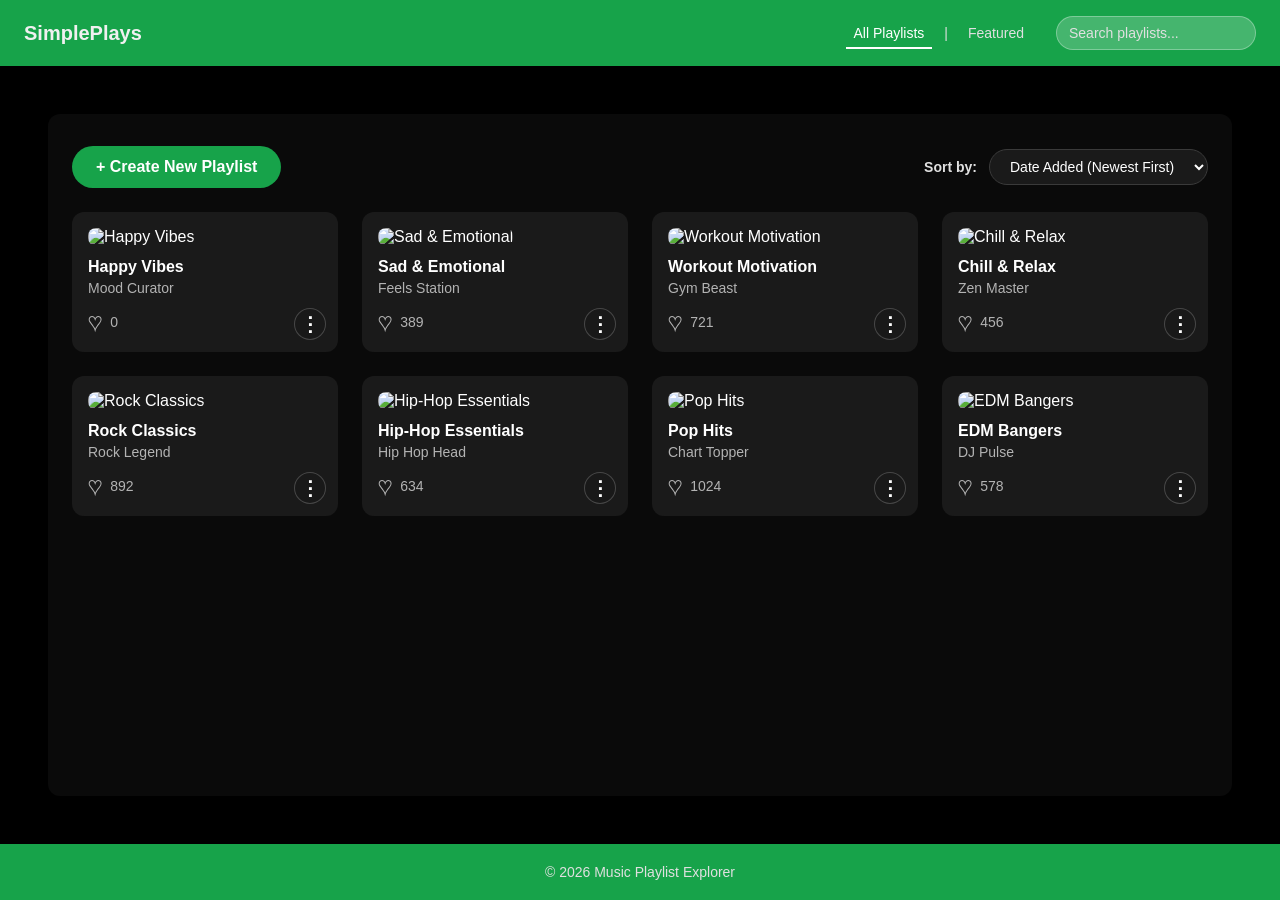
==== commit 876e587c: "FINished" ====
--- a/music-playlist-creator/index.html
+++ b/music-playlist-creator/index.html
@@ -22,7 +22,10 @@
                 <a href="featured.html" class="header-nav-link">Featured</a>
             </nav>
 
-            <input type="search" class="header-search" placeholder="Search playlists..." aria-label="Search playlists">
+            <div class="search-container">
+                <input type="search" class="header-search" placeholder="Search playlists..." aria-label="Search playlists">
+                <button class="search-clear-btn" aria-label="Clear search">×</button>
+            </div>
         </div>
     </header>
 
@@ -72,33 +75,7 @@
             </div>
 
             <ul class="modal-song-list">
-                <li class="modal-song-item">
-                    <img src="" alt="Song cover" class="modal-song-cover">
-                    <div class="modal-song-info">
-                        <p class="modal-song-title">Song Title</p>
-                        <p class="modal-song-artist">Artist Name</p>
-                        <p class="modal-song-album">Album Name</p>
-                    </div>
-                    <span class="modal-song-duration">3:45</span>
-                </li>
-                <li class="modal-song-item">
-                    <img src="./assets/song-cover.jpg" alt="Song cover" class="modal-song-cover">
-                    <div class="modal-song-info">
-                        <p class="modal-song-title">Another Song</p>
-                        <p class="modal-song-artist">Artist Name</p>
-                        <p class="modal-song-album">Album Name</p>
-                    </div>
-                    <span class="modal-song-duration">4:12</span>
-                </li>
-                <li class="modal-song-item">
-                    <img src="https://picsum.photos/60/60?random=12" alt="Song cover" class="modal-song-cover">
-                    <div class="modal-song-info">
-                        <p class="modal-song-title">Third Track</p>
-                        <p class="modal-song-artist">Artist Name</p>
-                        <p class="modal-song-album">Album Name</p>
-                    </div>
-                    <span class="modal-song-duration">2:58</span>
-                </li>
+                <!-- Songs will be dynamically populated here -->
             </ul>
         </div>
     </div>
--- a/music-playlist-creator/style.css
+++ b/music-playlist-creator/style.css
@@ -80,8 +80,14 @@
     font-size: 14px;
 }
 
+.search-container {
+    position: relative;
+    display: flex;
+    align-items: center;
+}
+
 .header-search {
-    padding: 8px 12px;
+    padding: 8px 36px 8px 12px;
     background-color: rgba(255, 255, 255, 0.2);
     border: 1px solid rgba(255, 255, 255, 0.3);
     border-radius: 20px;
@@ -99,6 +105,32 @@
 
 .header-search::placeholder {
     color: #e0e0e0;
+}
+
+.search-clear-btn {
+    position: absolute;
+    right: 8px;
+    background: none;
+    border: none;
+    color: #e0e0e0;
+    font-size: 24px;
+    cursor: pointer;
+    padding: 0;
+    line-height: 1;
+    width: 24px;
+    height: 24px;
+    display: none;
+    align-items: center;
+    justify-content: center;
+    transition: color 0.2s ease;
+}
+
+.search-clear-btn:hover {
+    color: #ffffff;
+}
+
+.search-clear-btn.show {
+    display: flex;
 }
 
 /* Footer Styles */
@@ -209,14 +241,20 @@
     transform: translateY(-4px);
 }
 
-.playlist-card-delete {
+/* Playlist Card Menu */
+.playlist-card-menu {
     position: absolute;
-    top: 12px;
-    left: 12px;
-    background-color: rgba(231, 76, 60, 0.9);
-    border: none;
-    color: #ffffff;
-    font-size: 18px;
+    bottom: 12px;
+    right: 12px;
+    z-index: 10;
+}
+
+.playlist-card-menu-btn {
+    background-color: rgba(26, 26, 26, 0.9);
+    border: 1px solid rgba(255, 255, 255, 0.2);
+    color: #ffffff;
+    font-size: 20px;
+    font-weight: bold;
     width: 32px;
     height: 32px;
     border-radius: 50%;
@@ -225,36 +263,73 @@
     align-items: center;
     justify-content: center;
     transition: background-color 0.2s ease, transform 0.2s ease;
-    z-index: 10;
-}
-
-.playlist-card-delete:hover {
-    background-color: rgba(192, 57, 43, 1);
+}
+
+.playlist-card-menu-btn:hover {
+    background-color: rgba(42, 42, 42, 1);
     transform: scale(1.1);
 }
 
-.playlist-card-edit {
+.playlist-card-menu-dropdown {
     position: absolute;
-    top: 12px;
-    right: 12px;
-    background-color: rgba(23, 163, 74, 0.9);
+    bottom: 40px;
+    right: 0;
+    background-color: #1a1a1a;
+    border: 1px solid #3a3a3a;
+    border-radius: 8px;
+    min-width: 140px;
+    box-shadow: 0 4px 12px rgba(0, 0, 0, 0.5);
+    opacity: 0;
+    visibility: hidden;
+    transform: translateY(10px);
+    transition: opacity 0.2s ease, transform 0.2s ease, visibility 0.2s ease;
+}
+
+.playlist-card-menu-dropdown.show {
+    opacity: 1;
+    visibility: visible;
+    transform: translateY(0);
+}
+
+.playlist-card-menu-option {
+    width: 100%;
+    padding: 12px 16px;
+    background: none;
     border: none;
-    color: #ffffff;
-    font-size: 18px;
-    width: 32px;
-    height: 32px;
-    border-radius: 50%;
-    cursor: pointer;
-    display: flex;
-    align-items: center;
-    justify-content: center;
-    transition: background-color 0.2s ease, transform 0.2s ease;
-    z-index: 10;
-}
-
-.playlist-card-edit:hover {
-    background-color: rgba(23, 163, 74, 1);
-    transform: scale(1.1);
+    color: #e0e0e0;
+    font-size: 14px;
+    text-align: left;
+    cursor: pointer;
+    transition: background-color 0.2s ease;
+    display: flex;
+    align-items: center;
+    gap: 8px;
+}
+
+.playlist-card-menu-option:first-child {
+    border-radius: 8px 8px 0 0;
+}
+
+.playlist-card-menu-option:last-child {
+    border-radius: 0 0 8px 8px;
+}
+
+.playlist-card-menu-option:hover {
+    background-color: #2a2a2a;
+}
+
+.playlist-card-menu-option[data-action="edit"]:hover {
+    background-color: rgba(23, 163, 74, 0.2);
+    color: #17a34a;
+}
+
+.playlist-card-menu-option[data-action="delete"]:hover {
+    background-color: rgba(231, 76, 60, 0.2);
+    color: #e74c3c;
+}
+
+.menu-icon {
+    font-size: 16px;
 }
 
 .playlist-card-cover {
@@ -848,3 +923,298 @@
     background-color: #15934a;
     transform: scale(1.02);
 }
+
+/* Media Queries for Responsive Design */
+
+/* Tablets and smaller laptops (≤1024px) */
+@media (max-width: 1024px) {
+    .main {
+        margin: 24px;
+        padding: 24px 16px;
+    }
+
+    .playlist-cards {
+        grid-template-columns: repeat(3, 1fr);
+        gap: 20px;
+    }
+
+    .modal-content,
+    .create-playlist-content {
+        max-width: 90%;
+    }
+}
+
+/* Tablets portrait and mobile landscape (≤768px) */
+@media (max-width: 768px) {
+    .header {
+        padding: 12px 16px;
+    }
+
+    .header-container {
+        flex-direction: column;
+        gap: 12px;
+    }
+
+    .header-wordmark {
+        font-size: 18px;
+    }
+
+    .header-nav {
+        margin-left: 0;
+    }
+
+    .search-container {
+        width: 100%;
+    }
+
+    .header-search {
+        width: 100%;
+    }
+
+    .main {
+        margin: 16px;
+        padding: 20px 12px;
+    }
+
+    .main-controls {
+        flex-direction: column;
+        align-items: stretch;
+    }
+
+    .sort-controls {
+        justify-content: space-between;
+    }
+
+    .sort-select {
+        flex: 1;
+    }
+
+    .playlist-cards {
+        grid-template-columns: repeat(2, 1fr);
+        gap: 16px;
+    }
+
+    .modal-content,
+    .create-playlist-content {
+        padding: 24px;
+        max-height: 90vh;
+    }
+
+    .modal-header {
+        flex-direction: column;
+        align-items: center;
+        text-align: center;
+    }
+
+    .modal-cover {
+        width: 120px;
+        height: 120px;
+    }
+
+    .featured-layout {
+        flex-direction: column;
+        gap: 24px;
+    }
+
+    .featured-left {
+        flex: none;
+        width: 100%;
+        align-items: center;
+        text-align: center;
+    }
+
+    .featured-cover {
+        max-width: 300px;
+    }
+
+    .song-input-row {
+        grid-template-columns: 1fr;
+        gap: 8px;
+    }
+}
+
+/* Mobile portrait (≤480px) */
+@media (max-width: 480px) {
+    .header {
+        padding: 10px 12px;
+    }
+
+    .header-wordmark {
+        font-size: 16px;
+    }
+
+    .header-nav-link,
+    .header-nav-separator {
+        font-size: 12px;
+    }
+
+    .main {
+        margin: 8px;
+        padding: 16px 8px;
+    }
+
+    .create-playlist-btn {
+        width: 100%;
+        font-size: 14px;
+        padding: 10px 20px;
+    }
+
+    .sort-label {
+        font-size: 12px;
+    }
+
+    .sort-select {
+        font-size: 12px;
+        padding: 6px 12px;
+    }
+
+    .playlist-cards {
+        grid-template-columns: 1fr;
+        gap: 12px;
+    }
+
+    .playlist-card {
+        padding: 12px;
+    }
+
+    .playlist-card-name {
+        font-size: 14px;
+    }
+
+    .playlist-card-author {
+        font-size: 12px;
+    }
+
+    .modal-overlay,
+    .create-playlist-modal {
+        padding: 12px;
+    }
+
+    .modal-content,
+    .create-playlist-content {
+        padding: 20px;
+        max-width: 100%;
+    }
+
+    .modal-close {
+        font-size: 24px;
+        top: 12px;
+        right: 12px;
+    }
+
+    .modal-name,
+    .create-playlist-title {
+        font-size: 20px;
+    }
+
+    .modal-cover {
+        width: 100px;
+        height: 100px;
+    }
+
+    .modal-author {
+        font-size: 14px;
+    }
+
+    .modal-shuffle-btn,
+    .modal-ai-description-btn {
+        font-size: 14px;
+        padding: 10px 20px;
+    }
+
+    .modal-song-item {
+        padding: 10px;
+        gap: 8px;
+    }
+
+    .modal-song-cover {
+        width: 50px;
+        height: 50px;
+    }
+
+    .modal-song-title {
+        font-size: 13px;
+    }
+
+    .modal-song-artist,
+    .modal-song-duration {
+        font-size: 12px;
+    }
+
+    .modal-song-album {
+        font-size: 11px;
+    }
+
+    .featured-name {
+        font-size: 24px;
+    }
+
+    .featured-author {
+        font-size: 16px;
+    }
+
+    .featured-heart {
+        font-size: 28px;
+    }
+
+    .featured-like-count {
+        font-size: 16px;
+    }
+
+    .featured-tracklist-header {
+        font-size: 20px;
+    }
+
+    .footer {
+        padding: 16px;
+    }
+
+    .footer-text {
+        font-size: 12px;
+    }
+
+    .form-group label {
+        font-size: 12px;
+    }
+
+    .form-group input {
+        padding: 10px;
+        font-size: 13px;
+    }
+
+    .songs-section-title {
+        font-size: 16px;
+    }
+
+    .song-entry {
+        padding: 12px;
+    }
+
+    .song-entry-header {
+        font-size: 12px;
+    }
+
+    .add-song-btn,
+    .remove-song-btn,
+    .cancel-btn,
+    .submit-btn {
+        font-size: 14px;
+        padding: 10px 16px;
+    }
+
+    .playlist-card-menu-btn {
+        width: 28px;
+        height: 28px;
+        font-size: 18px;
+    }
+
+    .playlist-card-menu-dropdown {
+        min-width: 120px;
+        font-size: 13px;
+    }
+
+    .playlist-card-menu-option {
+        padding: 10px 12px;
+        font-size: 13px;
+    }
+}
